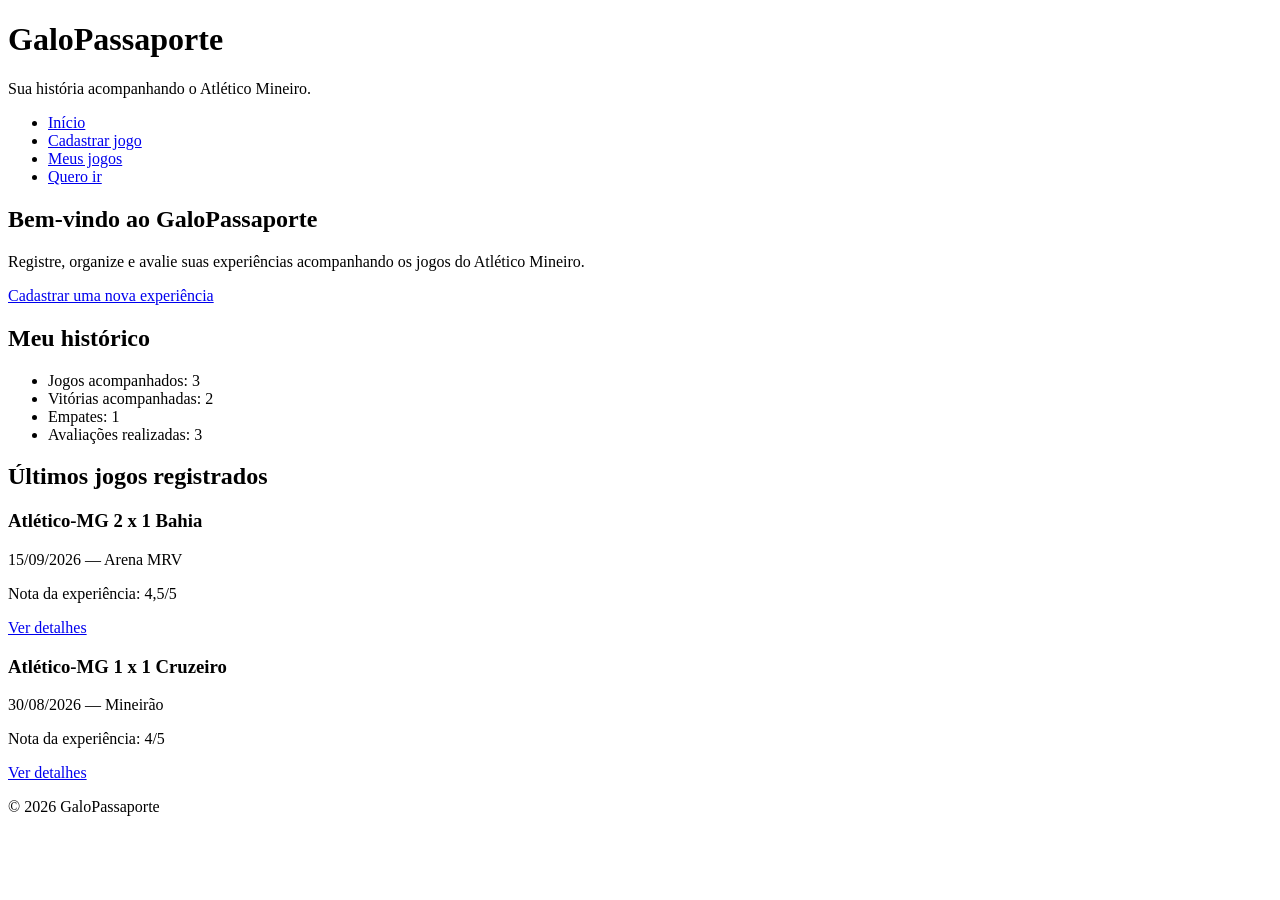
==== index.html @ 6eed27b9 "feat: primeiro commit do projet" ====
<!DOCTYPE html>
<html lang="pt-BR">

<head>
    <meta charset="UTF-8">
    <meta name="viewport" content="width=device-width, initial-scale=1.0">
    <title>GaloPassaporte - Início</title>
</head>

<body>

    <header>
        <h1>GaloPassaporte</h1>
        <p>Sua história acompanhando o Atlético Mineiro.</p>

        <nav>
            <ul>
                <li><a href="index.html">Início</a></li>
                <li><a href="cadastrar.html">Cadastrar jogo</a></li>
                <li><a href="jogos.html">Meus jogos</a></li>
                <li><a href="futuros.html">Quero ir</a></li>
            </ul>
        </nav>
    </header>

    <main>

        <section>
            <h2>Bem-vindo ao GaloPassaporte</h2>

            <p>
                Registre, organize e avalie suas experiências
                acompanhando os jogos do Atlético Mineiro.
            </p>

            <a href="cadastrar.html">Cadastrar uma nova experiência</a>
        </section>

        <section>
            <h2>Meu histórico</h2>

            <ul>
                <li>Jogos acompanhados: 3</li>
                <li>Vitórias acompanhadas: 2</li>
                <li>Empates: 1</li>
                <li>Avaliações realizadas: 3</li>
            </ul>
        </section>

        <section>
            <h2>Últimos jogos registrados</h2>

            <article>
                <h3>Atlético-MG 2 x 1 Bahia</h3>

                <p>15/09/2026 — Arena MRV</p>

                <p>Nota da experiência: 4,5/5</p>

                <a href="detalhes.html">
                    Ver detalhes
                </a>
            </article>

            <article>
                <h3>Atlético-MG 1 x 1 Cruzeiro</h3>

                <p>30/08/2026 — Mineirão</p>

                <p>Nota da experiência: 4/5</p>

                <a href="detalhes.html">
                    Ver detalhes
                </a>
            </article>

        </section>

    </main>

    <footer>
        <p>&copy; 2026 GaloPassaporte</p>
    </footer>

</body>

</html>
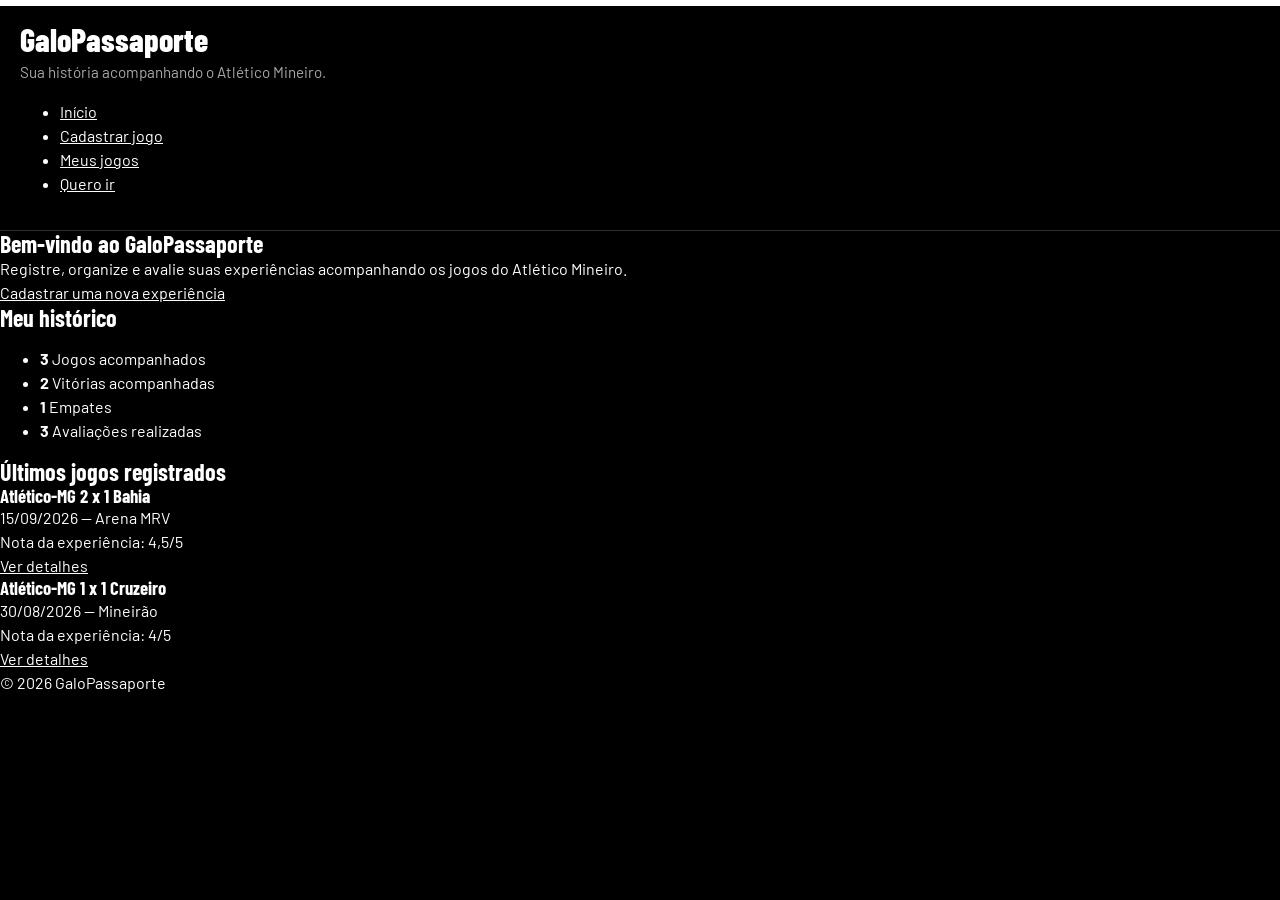
==== commit 2e58f918: "style: define identidade visual do sistema" ====
--- a/index.html
+++ b/index.html
@@ -4,28 +4,36 @@
 <head>
     <meta charset="UTF-8">
     <meta name="viewport" content="width=device-width, initial-scale=1.0">
+    <meta name="theme-color" content="#000000">
     <title>GaloPassaporte - Início</title>
+
+    <link rel="preconnect" href="https://fonts.googleapis.com">
+    <link rel="preconnect" href="https://fonts.gstatic.com" crossorigin>
+    <link href="https://fonts.googleapis.com/css2?family=Barlow+Condensed:wght@600;700;800&family=Barlow:wght@400;600;700&display=swap" rel="stylesheet">
+    <link rel="stylesheet" href="assets/css/style.css">
 </head>
 
 <body>
 
-    <header>
-        <h1>GaloPassaporte</h1>
-        <p>Sua história acompanhando o Atlético Mineiro.</p>
+    <header class="topo">
+        <div class="marca">
+            <h1>GaloPassaporte</h1>
+            <p>Sua história acompanhando o Atlético Mineiro.</p>
+        </div>
 
-        <nav>
+        <nav class="menu" aria-label="Principal">
             <ul>
-                <li><a href="index.html">Início</a></li>
-                <li><a href="cadastrar.html">Cadastrar jogo</a></li>
-                <li><a href="jogos.html">Meus jogos</a></li>
-                <li><a href="futuros.html">Quero ir</a></li>
+                <li><a href="index.html" class="ativo">Início</a></li>
+                <li><a href="pages/cadastrar.html">Cadastrar jogo</a></li>
+                <li><a href="pages/jogos.html">Meus jogos</a></li>
+                <li><a href="pages/futuros.html">Quero ir</a></li>
             </ul>
         </nav>
     </header>
 
     <main>
 
-        <section>
+        <section class="boas-vindas">
             <h2>Bem-vindo ao GaloPassaporte</h2>
 
             <p>
@@ -33,47 +41,38 @@
                 acompanhando os jogos do Atlético Mineiro.
             </p>
 
-            <a href="cadastrar.html">Cadastrar uma nova experiência</a>
+            <a class="botao" href="pages/cadastrar.html">Cadastrar uma nova experiência</a>
         </section>
 
         <section>
             <h2>Meu histórico</h2>
 
-            <ul>
-                <li>Jogos acompanhados: 3</li>
-                <li>Vitórias acompanhadas: 2</li>
-                <li>Empates: 1</li>
-                <li>Avaliações realizadas: 3</li>
+            <ul class="estatisticas">
+                <li><strong>3</strong> Jogos acompanhados</li>
+                <li><strong>2</strong> Vitórias acompanhadas</li>
+                <li><strong>1</strong> Empates</li>
+                <li><strong>3</strong> Avaliações realizadas</li>
             </ul>
         </section>
 
         <section>
             <h2>Últimos jogos registrados</h2>
 
-            <article>
-                <h3>Atlético-MG 2 x 1 Bahia</h3>
+            <div class="lista-jogos">
+                <article class="jogo">
+                    <h3>Atlético-MG 2 x 1 Bahia</h3>
+                    <p class="info">15/09/2026 — Arena MRV</p>
+                    <p class="nota">Nota da experiência: 4,5/5</p>
+                    <a class="detalhes" href="detalhes.html">Ver detalhes</a>
+                </article>
 
-                <p>15/09/2026 — Arena MRV</p>
-
-                <p>Nota da experiência: 4,5/5</p>
-
-                <a href="detalhes.html">
-                    Ver detalhes
-                </a>
-            </article>
-
-            <article>
-                <h3>Atlético-MG 1 x 1 Cruzeiro</h3>
-
-                <p>30/08/2026 — Mineirão</p>
-
-                <p>Nota da experiência: 4/5</p>
-
-                <a href="detalhes.html">
-                    Ver detalhes
-                </a>
-            </article>
-
+                <article class="jogo">
+                    <h3>Atlético-MG 1 x 1 Cruzeiro</h3>
+                    <p class="info">30/08/2026 — Mineirão</p>
+                    <p class="nota">Nota da experiência: 4/5</p>
+                    <a class="detalhes" href="detalhes.html">Ver detalhes</a>
+                </article>
+            </div>
         </section>
 
     </main>
--- a/assets/css/style.css
+++ b/assets/css/style.css
@@ -0,0 +1,73 @@
+/* GaloPassaporte — estilo inspirado no Galo: preto, branco e dourado */
+
+/* Variáveis: guardam as cores num lugar só. Para trocar uma cor, mude aqui. */
+:root {
+    --preto: #000000;
+    --superficie: #151515;
+    --superficie-2: #202020;
+    --linha: #2e2e2e;
+    --branco: #ffffff;
+    --cinza: #a8a8a8;
+    --ouro: #d4a93c;
+    --raio: 14px;
+    --fonte-titulo: "Barlow Condensed", "Arial Narrow", Impact, sans-serif;
+    --fonte-texto: "Barlow", Arial, sans-serif;
+}
+
+*,
+*::before,
+*::after {
+    box-sizing: border-box;
+}
+
+body {
+    margin: 0;
+    background: var(--preto);
+    color: var(--branco);
+    font-family: var(--fonte-texto);
+    font-size: 1rem;
+    line-height: 1.5;
+    /* espaço embaixo para a barra de abas não cobrir o conteúdo */
+    padding-bottom: 80px;
+}
+
+h1, h2, h3 {
+    font-family: var(--fonte-titulo);
+    line-height: 1.1;
+    margin: 0;
+}
+
+p {
+    margin: 0;
+}
+
+a {
+    color: inherit;
+}
+
+/* Contorno dourado quando alguém navega com o teclado (tecla Tab) */
+a:focus-visible {
+    outline: 3px solid var(--ouro);
+    outline-offset: 3px;
+}
+
+/* ---------- Cabeçalho ---------- */
+
+.topo {
+    background: var(--preto);
+    border-top: 6px solid var(--branco);
+    border-bottom: 1px solid var(--linha);
+    padding: 1rem 1.25rem 1.1rem;
+}
+
+.topo h1 {
+    font-size: 2rem;
+    font-weight: 800;
+}
+
+.topo p {
+    color: var(--cinza);
+    font-size: 0.95rem;
+    margin-top: 0.25rem;
+}
+
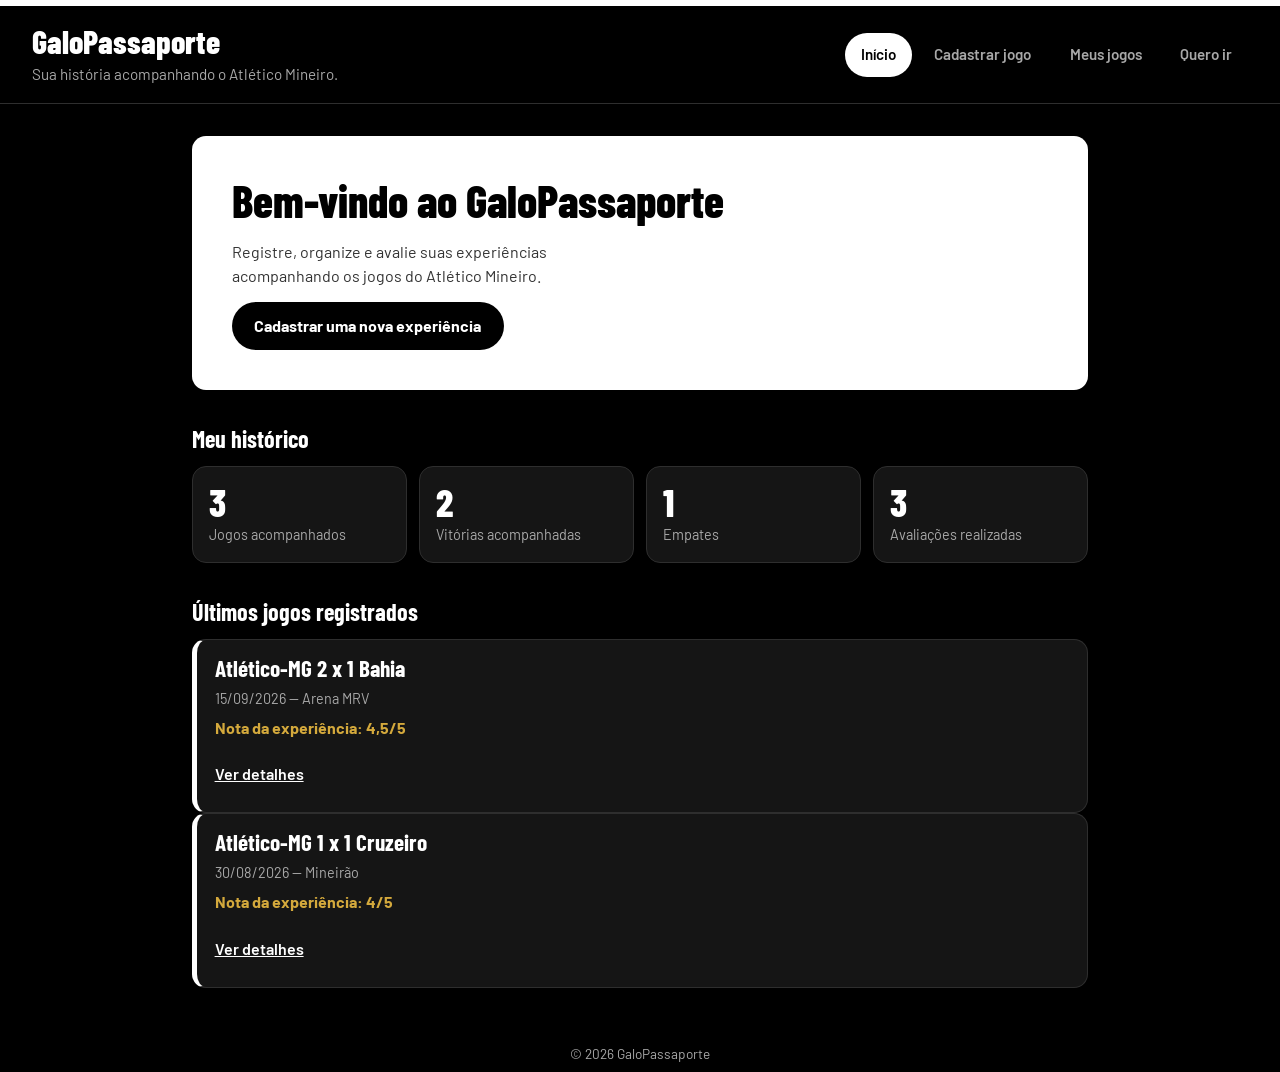
==== commit 886a4895: "Adicona algumas mudanças nos htmls" ====
--- a/index.html
+++ b/index.html
@@ -63,14 +63,14 @@
                     <h3>Atlético-MG 2 x 1 Bahia</h3>
                     <p class="info">15/09/2026 — Arena MRV</p>
                     <p class="nota">Nota da experiência: 4,5/5</p>
-                    <a class="detalhes" href="detalhes.html">Ver detalhes</a>
+                    <a class="detalhes" href="pages/detalhes.html">Ver detalhes</a>
                 </article>
 
                 <article class="jogo">
                     <h3>Atlético-MG 1 x 1 Cruzeiro</h3>
                     <p class="info">30/08/2026 — Mineirão</p>
                     <p class="nota">Nota da experiência: 4/5</p>
-                    <a class="detalhes" href="detalhes.html">Ver detalhes</a>
+                    <a class="detalhes" href="pages/detalhes.html">Ver detalhes</a>
                 </article>
             </div>
         </section>
--- a/assets/css/style.css
+++ b/assets/css/style.css
@@ -1,6 +1,4 @@
-/* GaloPassaporte — estilo inspirado no Galo: preto, branco e dourado */
-
-/* Variáveis: guardam as cores num lugar só. Para trocar uma cor, mude aqui. */
+
 :root {
     --preto: #000000;
     --superficie: #151515;
@@ -27,7 +25,7 @@
     font-family: var(--fonte-texto);
     font-size: 1rem;
     line-height: 1.5;
-    /* espaço embaixo para a barra de abas não cobrir o conteúdo */
+    
     padding-bottom: 80px;
 }
 
@@ -45,13 +43,13 @@
     color: inherit;
 }
 
-/* Contorno dourado quando alguém navega com o teclado (tecla Tab) */
+
 a:focus-visible {
     outline: 3px solid var(--ouro);
     outline-offset: 3px;
 }
 
-/* ---------- Cabeçalho ---------- */
+
 
 .topo {
     background: var(--preto);
@@ -71,3 +69,232 @@
     margin-top: 0.25rem;
 }
 
+.menu {
+    position: fixed;
+    left: 0;
+    right: 0;
+    bottom: 0;
+    z-index: 10; 
+    background: var(--superficie);
+    border-top: 1px solid var(--linha);
+}
+
+.menu ul {
+    list-style: none;
+    margin: 0;
+    padding: 0;
+    display: grid;
+    grid-template-columns: repeat(4, 1fr);
+}
+
+.menu a {
+    display: flex;
+    align-items: center;
+    justify-content: center;
+    min-height: 60px;
+    padding: 0.25rem;
+    text-align: center;
+    text-decoration: none;
+    font-size: 0.82rem;
+    font-weight: 600;
+    color: var(--cinza);
+    border-top: 3px solid transparent;
+}
+
+
+.menu a.ativo {
+    color: var(--branco);
+    border-top-color: var(--ouro);
+}
+
+main {
+    padding: 1.25rem;
+    max-width: 960px;
+    margin: 0 auto;
+    display: grid;
+    gap: 1.75rem;
+}
+
+main h2 {
+    font-size: 1.5rem;
+    font-weight: 700;
+    margin-bottom: 0.85rem;
+}
+
+.boas-vindas {
+    background: var(--branco);
+    color: var(--preto);
+    border-radius: var(--raio);
+    padding: 1.5rem 1.25rem;
+    display: grid;
+    gap: 0.9rem;
+}
+
+.boas-vindas h2 {
+    font-size: 2rem;
+    font-weight: 800;
+    margin: 0;
+}
+
+.boas-vindas p {
+    color: #333333;
+    max-width: 46ch;
+}
+
+.botao {
+    display: inline-flex;
+    align-items: center;
+    justify-content: center;
+    min-height: 48px;
+    padding: 0.6rem 1.4rem;
+    border-radius: 999px;
+    background: var(--preto);
+    color: var(--branco);
+    font-weight: 700;
+    text-decoration: none;
+    justify-self: start;
+}
+
+.botao:hover {
+    background: #222222;
+}
+
+.boas-vindas .botao:focus-visible {
+    outline-color: var(--preto);
+}
+.estatisticas {
+    list-style: none;
+    margin: 0;
+    padding: 0;
+    display: grid;
+    grid-template-columns: repeat(2, 1fr);
+    gap: 0.75rem;
+}
+
+.estatisticas li {
+    background: var(--superficie);
+    border: 1px solid var(--linha);
+    border-radius: var(--raio);
+    padding: 1rem;
+    display: grid;
+    gap: 0.15rem;
+    color: var(--cinza);
+    font-size: 0.9rem;
+}
+
+.estatisticas strong {
+    font-family: var(--fonte-titulo);
+    font-size: 2.4rem;
+    font-weight: 800;
+    line-height: 1;
+    color: var(--branco);
+}
+footer {
+    text-align: center;
+    color: var(--cinza);
+    font-size: 0.85rem;
+    padding: 1.5rem 1.25rem 0.5rem;
+}
+
+.lista-jogos {
+        grid-template-columns: repeat(2, 1fr);
+ }
+.jogo {
+    background: var(--superficie);
+    border: 1px solid var(--linha);
+    border-left: 5px solid var(--branco);
+    border-radius: var(--raio);
+    padding: 1rem 1.1rem;
+    display: grid;
+    gap: 0.4rem;
+}
+
+.jogo h3 {
+    font-size: 1.45rem;
+    font-weight: 700;
+}
+
+.jogo .info {
+    color: var(--cinza);
+    font-size: 0.9rem;
+}
+
+.jogo .nota {
+    color: var(--ouro);
+    font-weight: 700;
+}
+
+.jogo .detalhes {
+    justify-self: start;
+    margin-top: 0.4rem;
+    min-height: 44px;
+    display: inline-flex;
+    align-items: center;
+    font-weight: 600;
+    text-decoration: underline;
+    }
+
+    @media (min-width: 768px) {
+    body {
+        padding-bottom: 0;
+    }
+
+    .topo {
+        display: flex;
+        flex-wrap: wrap;
+        align-items: center;
+        justify-content: space-between;
+        gap: 1rem;
+        padding: 1.1rem 2rem;
+    }
+
+    .menu {
+        position: static;
+        background: transparent;
+        border: 0;
+    }
+
+    .menu ul {
+        display: flex;
+        gap: 0.4rem;
+    }
+
+    .menu a {
+        min-height: 44px;
+        padding: 0.4rem 1rem;
+        font-size: 0.95rem;
+        border-top: 0;
+        border-radius: 999px;
+    }
+
+    .menu a:hover {
+        color: var(--branco);
+        background: var(--superficie-2);
+    }
+
+    .menu a.ativo {
+        background: var(--branco);
+        color: var(--preto);
+    }
+
+    main {
+        padding: 2rem;
+        gap: 2.25rem;
+    }
+
+    .boas-vindas {
+        padding: 2.5rem;
+    }
+
+    .boas-vindas h2 {
+        font-size: 2.8rem;
+    }
+
+    .estatisticas {
+        grid-template-columns: repeat(4, 1fr);
+    }
+
+    .lista-jogos {
+        grid-template-columns: repeat(2, 1fr);
+    }
+}
